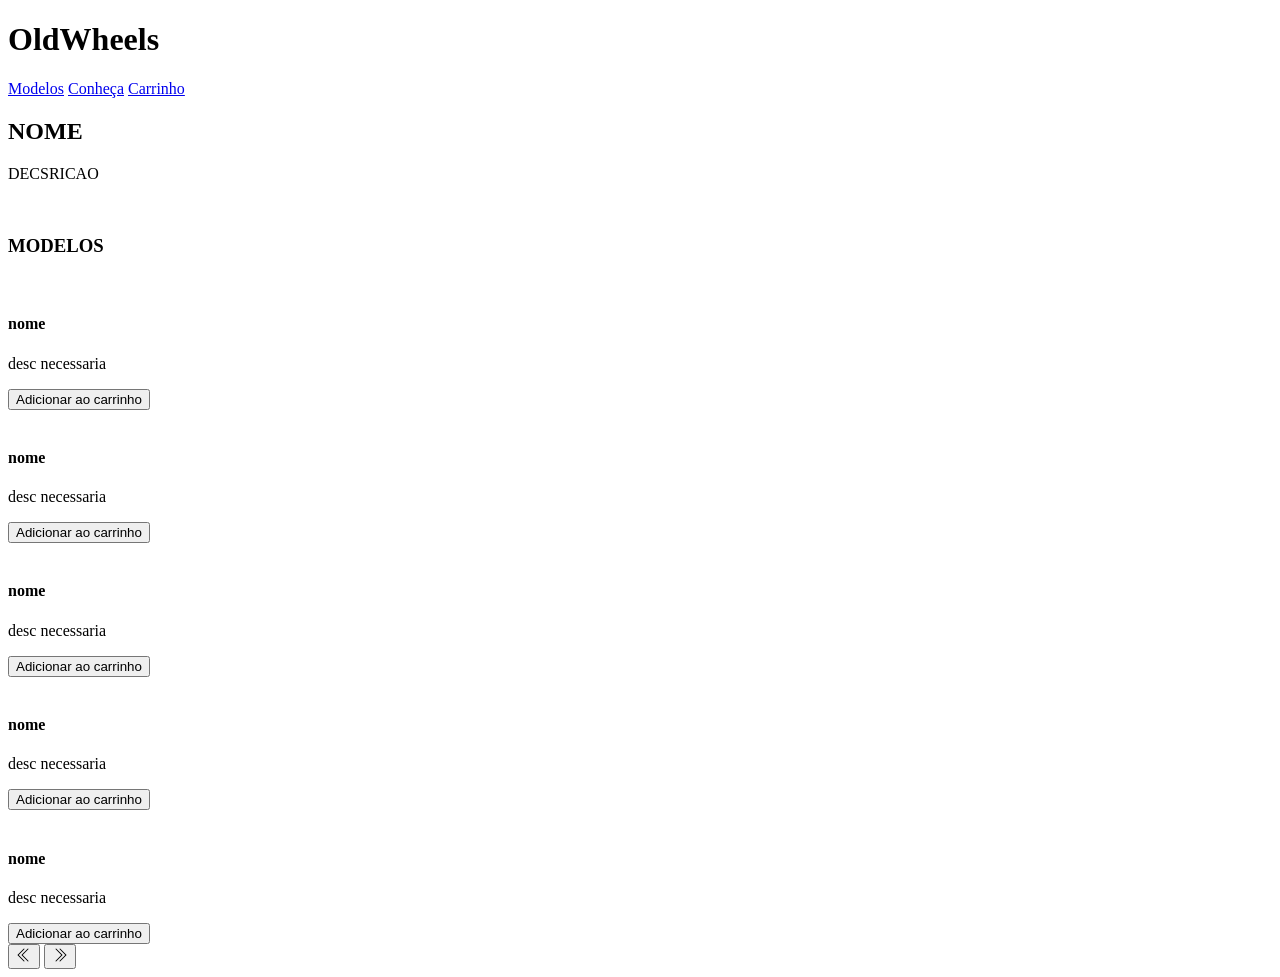
==== index.html @ 9ad39071 "feat: criando parte index" ====
<!DOCTYPE html>
<html lang="pt-br">
<head>
    <meta charset="UTF-8">
    <meta name="viewport" content="width=device-width, initial-scale=1.0">
    <title>OldWheels</title>
</head>
<body>

    <header>
        <h1>OldWheels</h1>
        <nav>
            <a href="index.html">Modelos</a>
            <a href="pages/sobre.html">Conheça</a>
            <a href="pages/loja.html">Carrinho</a>
        </nav>
    </header>

    <div class="destaque">
        <h2>NOME</h2>
        <p class="descricao">DECSRICAO</p>
        <img src="">
    </div>

    <section>
        <h3>MODELOS</h3>
        <div class="cards">
            <div class="card principal">
                <img src="">
                <h4>nome</h4>
                <p>desc necessaria</p>
                <button>Adicionar ao carrinho</button>
            </div>
            <div class="prev card">
                <img src="">
                <h4>nome</h4>
                <p>desc necessaria</p>
                <button>Adicionar ao carrinho</button>
            </div>
            <div class="next card">
                <img src="">
                <h4>nome</h4>
                <p>desc necessaria</p>
                <button>Adicionar ao carrinho</button>
            </div>
            <div class="card">
                <img src="">
                <h4>nome</h4>
                <p>desc necessaria</p>
                <button>Adicionar ao carrinho</button>
            </div>
            <div class="card">
                <img src="">
                <h4>nome</h4>
                <p>desc necessaria</p>
                <button>Adicionar ao carrinho</button>
            </div>
        </div>

        <div class="arrows">
            <button class="arrow-btn">
                <svg xmlns="http://www.w3.org/2000/svg" width="16" height="16" fill="currentColor" class="bi bi-chevron-double-left" viewBox="0 0 16 16">
                <path fill-rule="evenodd" d="M8.354 1.646a.5.5 0 0 1 0 .708L2.707 8l5.647 5.646a.5.5 0 0 1-.708.708l-6-6a.5.5 0 0 1 0-.708l6-6a.5.5 0 0 1 .708 0"/>
                <path fill-rule="evenodd" d="M12.354 1.646a.5.5 0 0 1 0 .708L6.707 8l5.647 5.646a.5.5 0 0 1-.708.708l-6-6a.5.5 0 0 1 0-.708l6-6a.5.5 0 0 1 .708 0"/>
                </svg>
            </button>
            <button class="arrow-btn">
                <svg xmlns="http://www.w3.org/2000/svg" width="16" height="16" fill="currentColor" class="bi bi-chevron-double-right" viewBox="0 0 16 16">
                <path fill-rule="evenodd" d="M3.646 1.646a.5.5 0 0 1 .708 0l6 6a.5.5 0 0 1 0 .708l-6 6a.5.5 0 0 1-.708-.708L9.293 8 3.646 2.354a.5.5 0 0 1 0-.708"/>
                <path fill-rule="evenodd" d="M7.646 1.646a.5.5 0 0 1 .708 0l6 6a.5.5 0 0 1 0 .708l-6 6a.5.5 0 0 1-.708-.708L13.293 8 7.646 2.354a.5.5 0 0 1 0-.708"/>
                </svg>
            </button>
        </div>
    </section>
    
</body>
</html>
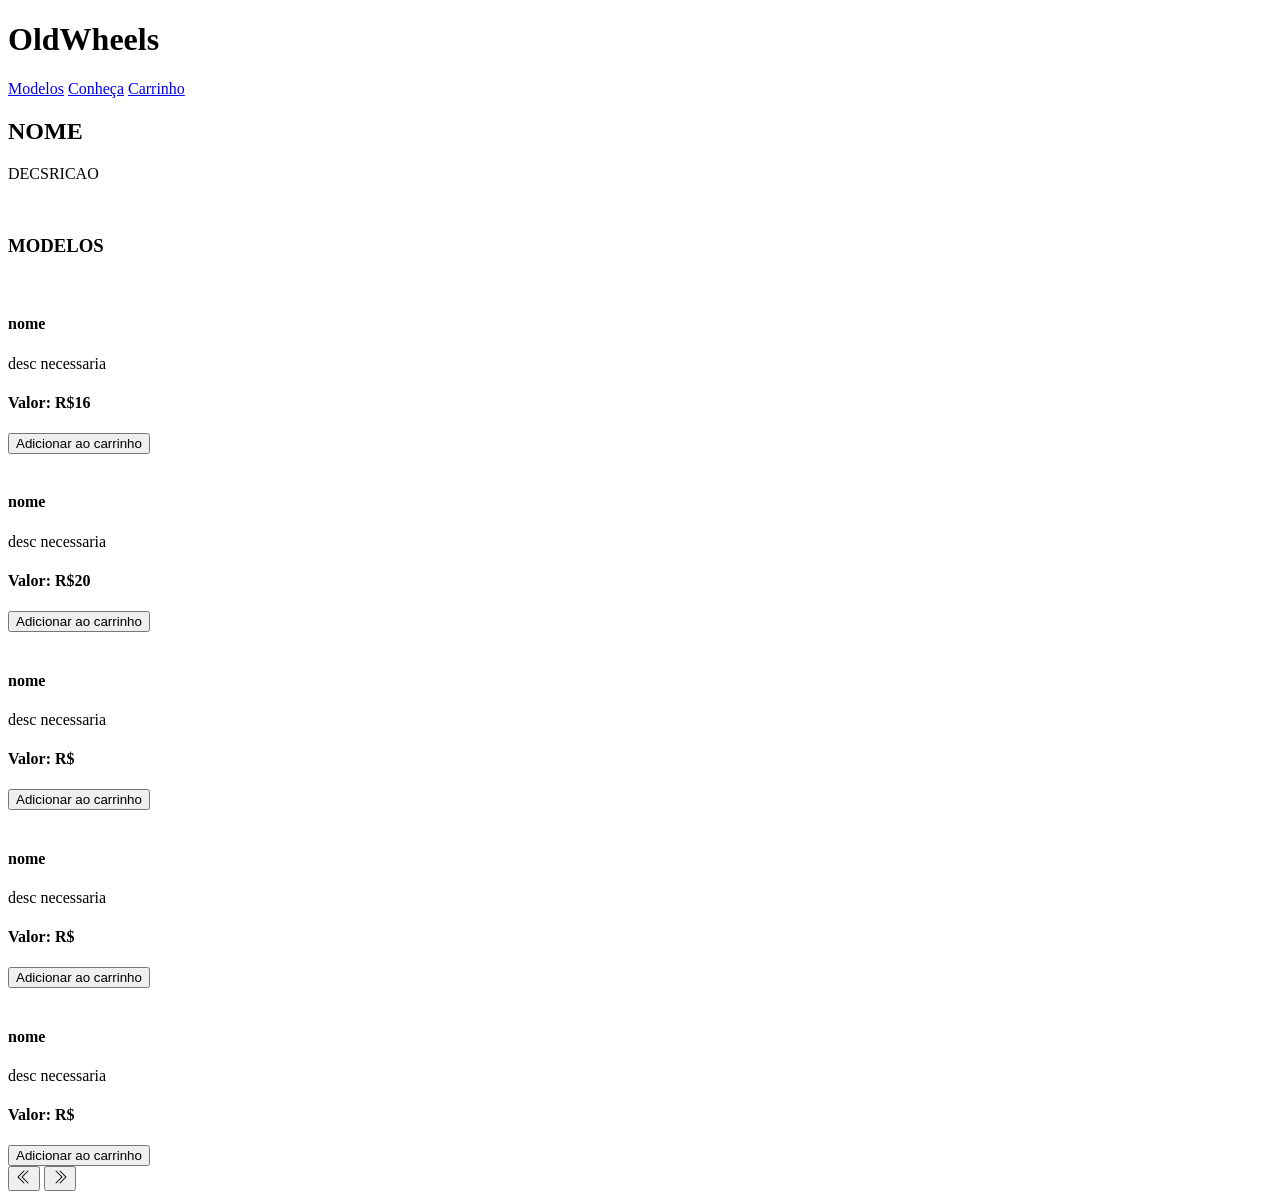
==== commit b4975b31: "feat: fazendo o carrinho funcionar" ====
--- a/index.html
+++ b/index.html
@@ -29,31 +29,36 @@
                 <img src="">
                 <h4>nome</h4>
                 <p>desc necessaria</p>
-                <button>Adicionar ao carrinho</button>
+                <h4 class="preco">Valor: R$16</h4>
+                <button class="carrinho-btn">Adicionar ao carrinho</button>
             </div>
             <div class="prev card">
                 <img src="">
                 <h4>nome</h4>
                 <p>desc necessaria</p>
-                <button>Adicionar ao carrinho</button>
+                <h4 class="preco">Valor: R$20</h4>
+                <button class="carrinho-btn">Adicionar ao carrinho</button>
             </div>
             <div class="next card">
                 <img src="">
                 <h4>nome</h4>
                 <p>desc necessaria</p>
-                <button>Adicionar ao carrinho</button>
+                <h4 class="preco">Valor: R$</h4>
+                <button class="carrinho-btn">Adicionar ao carrinho</button>
             </div>
             <div class="card">
                 <img src="">
                 <h4>nome</h4>
                 <p>desc necessaria</p>
-                <button>Adicionar ao carrinho</button>
+                <h4 class="preco">Valor: R$</h4>
+                <button class="carrinho-btn">Adicionar ao carrinho</button>
             </div>
             <div class="card">
                 <img src="">
                 <h4>nome</h4>
                 <p>desc necessaria</p>
-                <button>Adicionar ao carrinho</button>
+                <h4 class="preco">Valor: R$</h4>
+                <button class="carrinho-btn">Adicionar ao carrinho</button>
             </div>
         </div>
 
@@ -72,6 +77,8 @@
             </button>
         </div>
     </section>
+
+    <script src="src/js/script.js"></script>
     
 </body>
 </html>
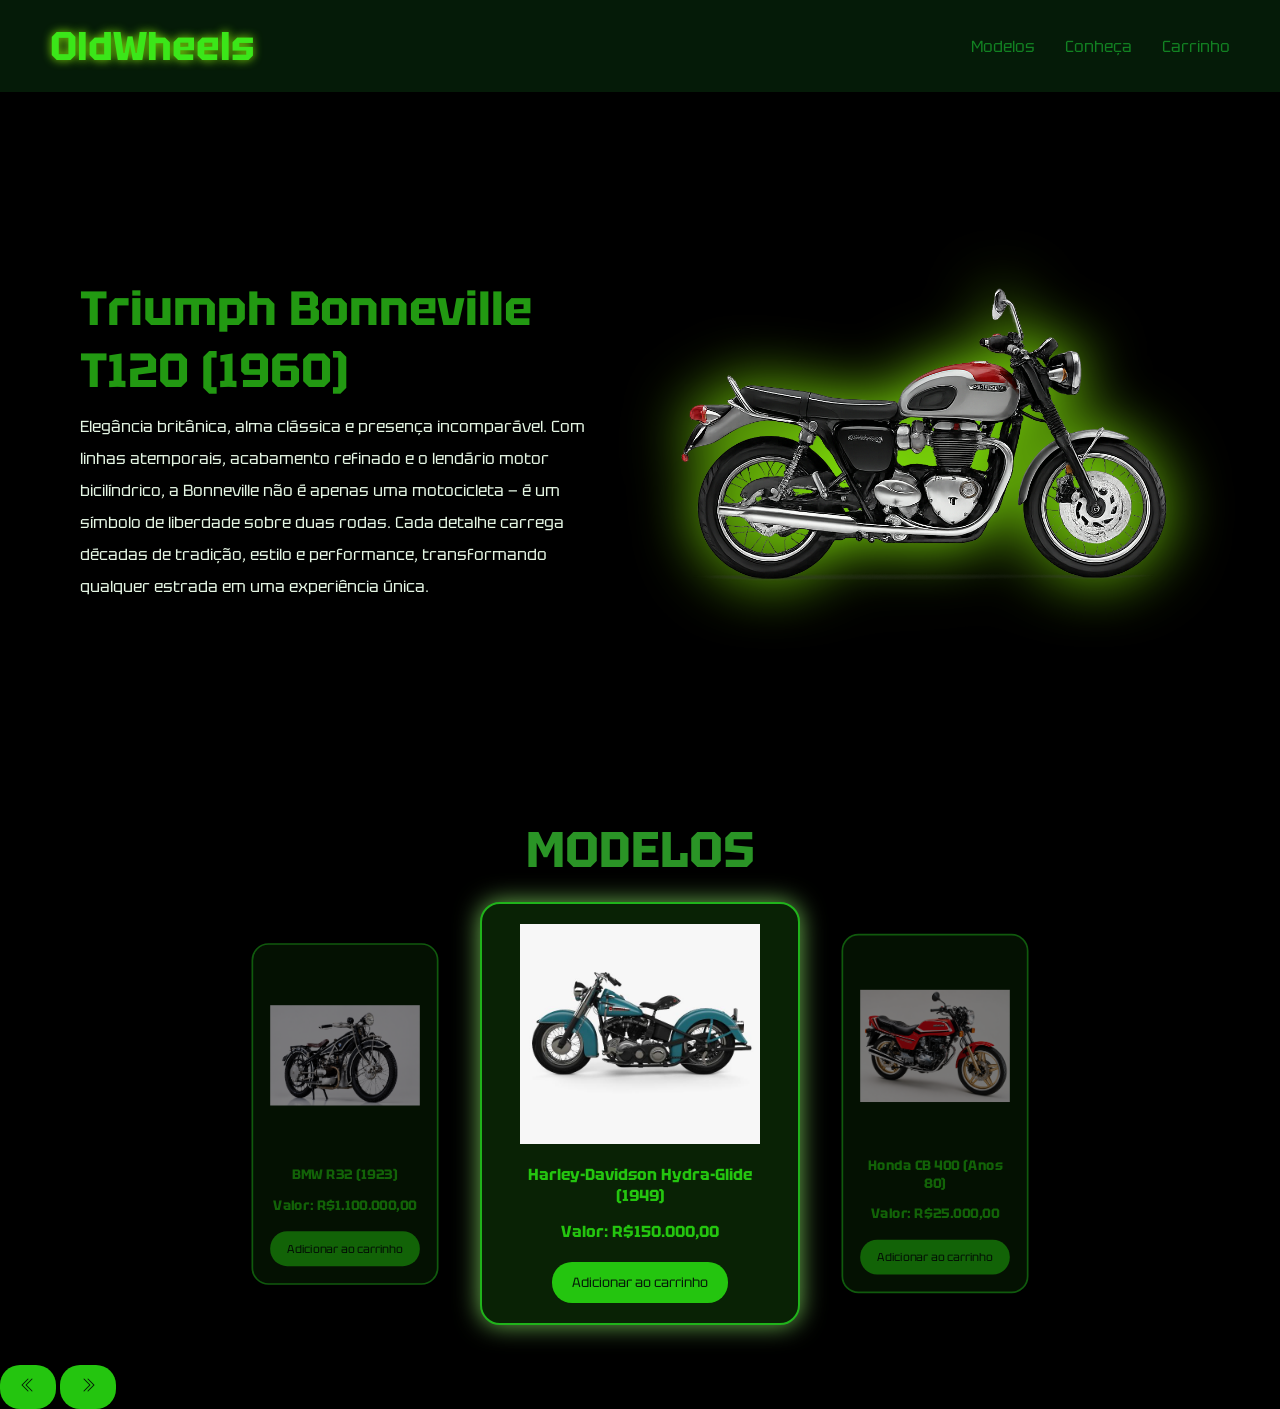
==== commit d452a73d: "style: iniciando estilização" ====
--- a/index.html
+++ b/index.html
@@ -4,6 +4,8 @@
     <meta charset="UTF-8">
     <meta name="viewport" content="width=device-width, initial-scale=1.0">
     <title>OldWheels</title>
+    <link href="https://fonts.googleapis.com/css2?family=Tektur:wght@400..900&display=swap" rel="stylesheet">
+    <link rel="stylesheet" href="./src/css/estilo.css">
 </head>
 <body>
 
@@ -16,50 +18,57 @@
         </nav>
     </header>
 
-    <div class="destaque">
-        <h2>NOME</h2>
-        <p class="descricao">DECSRICAO</p>
-        <img src="">
-    </div>
+    <section class="destaque">
+        <div class="texto-destaque">
+            <h2>Triumph Bonneville T120 (1960)</h2>
+        <p class="descricao">Elegância britânica, alma clássica e presença incomparável.
+        Com linhas atemporais, acabamento refinado e o lendário motor bicilíndrico, a Bonneville não é apenas uma motocicleta — é um símbolo de liberdade sobre duas rodas.
+        Cada detalhe carrega décadas de tradição, estilo e performance, transformando qualquer estrada em uma experiência única.</p>
+        </div>
+        <div class="img-destaque">
+            <img class="motoDestaque" src="./src/img/moto destaque.png">
+        </div>
+        
+    </section>
 
     <section>
         <h3>MODELOS</h3>
         <div class="cards">
-            <div class="card principal">
-                <img src="">
-                <h4>nome</h4>
-                <p>desc necessaria</p>
-                <h4 class="preco">Valor: R$16</h4>
+            <div class="card">
+                <img src="src/img/BMW R32 (1923).png">
+                <h4>BMW R32 (1923)</h4>
+                <h4 class="preco">Valor: R$1.100.000,00</h4>
                 <button class="carrinho-btn">Adicionar ao carrinho</button>
             </div>
-            <div class="prev card">
-                <img src="">
-                <h4>nome</h4>
-                <p>desc necessaria</p>
-                <h4 class="preco">Valor: R$20</h4>
+
+            <div class="card">
+                <img src="src/img/Harley-Davidson.jpeg">
+                <h4>Harley-Davidson Hydra-Glide (1949)</h4>
+                <h4 class="preco">Valor: R$150.000,00</h4>
                 <button class="carrinho-btn">Adicionar ao carrinho</button>
             </div>
-            <div class="next card">
-                <img src="">
-                <h4>nome</h4>
-                <p>desc necessaria</p>
-                <h4 class="preco">Valor: R$</h4>
+
+            <div class="card">
+                <img src="src/img/Honda CB 400 (Anos 80).png">
+                <h4>Honda CB 400 (Anos 80)</h4>
+                <h4 class="preco">Valor: R$25.000,00</h4>
                 <button class="carrinho-btn">Adicionar ao carrinho</button>
             </div>
+
             <div class="card">
-                <img src="">
-                <h4>nome</h4>
-                <p>desc necessaria</p>
-                <h4 class="preco">Valor: R$</h4>
+                <img src="src/img/Motocicleta vintage Vincent .png">
+                <h4>Vincent Black Shadow (1948)</h4>
+                <h4 class="preco">Valor: R$750.000,00</h4>
                 <button class="carrinho-btn">Adicionar ao carrinho</button>
             </div>
+
             <div class="card">
-                <img src="">
-                <h4>nome</h4>
-                <p>desc necessaria</p>
-                <h4 class="preco">Valor: R$</h4>
+                <img src="src/img/Yamaha.png">
+                <h4>Yamaha RD 350 (1970/1980)</h4>
+                <h4 class="preco">Valor: R$50.000,00</h4>
                 <button class="carrinho-btn">Adicionar ao carrinho</button>
             </div>
+
         </div>
 
         <div class="arrows">
--- a/src/css/estilo.css
+++ b/src/css/estilo.css
@@ -0,0 +1,238 @@
+/* RESET */
+
+*{
+    margin: 0;
+    padding: 0;
+    box-sizing: border-box;
+}
+
+
+/* BODY */
+
+body{
+    background-color:rgb(0, 0, 0);
+    color: #d8f3dc;
+    font-family: "Tektur";
+}
+
+header{
+    width: 100%;
+    display: flex;
+    justify-content: space-between;
+    align-items: center;
+    padding: 20px 50px;
+    background-color:rgb(5, 27, 8);
+}
+
+header h1{
+    color:rgb(59, 230, 25);
+    font-size: 40px;
+    text-shadow: 0 0 10px #83e509;
+}
+
+nav{
+    display: flex;
+    gap: 30px;
+}
+
+nav a{
+    color:rgb(18, 129, 34);
+    text-decoration: none;
+    transition: 0.3s;
+}
+
+nav a:hover{
+    color:rgb(118, 212, 126);
+}
+
+.destaque{
+    width: 100%;
+    display: flex;
+    justify-content: space-between;
+    align-items: center;
+    padding: 80px;
+    gap: 50px;
+}
+
+.texto-destaque{
+    width: 50%;
+}
+
+.texto-destaque h2{
+    font-size: 3rem;
+    color:rgb(34, 153, 18);
+    margin-bottom: 10px;
+}
+
+.descricao{
+    color:rgb(230, 247, 229);
+    line-height: 2;
+}
+
+.img-destaque{
+    width: 50%;
+    display: flex;
+    justify-content: center;
+}
+
+.motoDestaque{
+    width: 100%;
+    max-width: 600px;
+    filter: drop-shadow(0px 0px 30px #83e509);
+}
+
+h3{
+    margin-top: 30px;
+    text-align: center;
+    font-size: 50px;
+    color:rgb(42, 148, 38);
+}
+
+.cards{
+    width: 100%;
+    display: flex;
+    justify-content: center;
+    flex-wrap: wrap;
+    gap: 25px;
+    padding: 20px;
+    align-items: center;
+    text-align: center;
+}
+
+.card{
+    width: 220px;
+    background-color:rgb(9, 34, 5);
+    border: 2px solid rgb(32, 179, 27);
+    border-radius: 20px;
+    padding: 20px;
+    transition: 0.3s;
+    opacity: 0.5;
+    transform: scale(0.85);
+    transition: 0.4s;
+}
+
+.card:hover{
+    transform: translateY(-10px);
+    box-shadow: 0px 0px 20px rgb(32, 179, 27);
+}
+
+.card.ativa{
+    width: 320px;
+    opacity: 1;
+    transform: scale(1);
+    box-shadow: 0px 0px 25px rgb(111, 183, 82);
+}
+
+.card.ativa:hover{
+    transform: translateY(-10px);
+    box-shadow: 0px 0px 20px rgb(32, 179, 27);
+}
+
+.card img{
+    width: 100%;
+    height: 220px;
+    object-fit: contain;
+}
+
+.card h4{
+    margin-top: 15px;
+    color: rgb(36, 197, 15);
+}
+
+.card p{
+    margin: 10px 0;
+    color: #d8f3dc;
+}
+
+.preco{
+    color:rgb(36, 197, 15);
+}
+
+button{
+    background-color: rgb(36, 197, 15);
+    color: rgb(5, 27, 8);
+    border: none;
+    padding: 12px 20px;
+    border-radius: 20px;
+    font-family: "Tektur", sans-serif;
+    transition: 0.3s;
+    margin-top: 20px;
+}
+
+button:hover{
+    background-color: rgb(18, 90, 9);
+    color: #fff;
+    cursor: pointer;
+    transform: scale(1.05);
+}
+
+
+
+
+.carrinho{
+    width: 90%;
+    max-width: 700px;
+    margin: auto;
+    background-color: rgb(5, 27, 8);
+    border: 2px solid rgb(36, 197, 15);
+    border-radius: 20px;
+    padding: 30px;
+}
+
+.item-carrinho{
+    display: flex;
+    justify-content: space-between;
+    align-items: center;
+    background-color: rgb(18, 90, 9);
+    margin-bottom: 15px;
+    padding: 15px;
+    border-radius: 12px;
+}
+
+.total{
+    margin-top: 30px;
+    font-size: 1.5rem;
+    color: #fff;
+}
+
+.cupom {
+    color: rgb(5, 27, 8);
+    display: block;
+    margin: 30px auto;
+}
+
+.finalizar {
+    color: rgb(5, 27, 8);
+    display: block;
+    margin: 30px auto;
+}
+
+.mensagem-compra{
+    position: fixed;
+    top: 50%;
+    left: 50%;
+    transform: translate(-50%, -50%);
+    background-color: rgb(5, 27, 8);
+    border: 2px solid rgb(36, 197, 15);
+    border-radius: 20px;
+    padding: 40px;
+    text-align: center;
+    opacity: 0;
+    pointer-events: none;
+    transition: 0.5s;
+    box-shadow: 0px 0px 30px rgb(36, 197, 15);
+}
+
+.mensagem-compra h2{
+    color: #fff;
+    margin-bottom: 10px;
+}
+
+.mensagem-compra p{
+    color: #fff;
+}
+
+.mensagem-compra.ativa{
+    opacity: 1;
+}
+
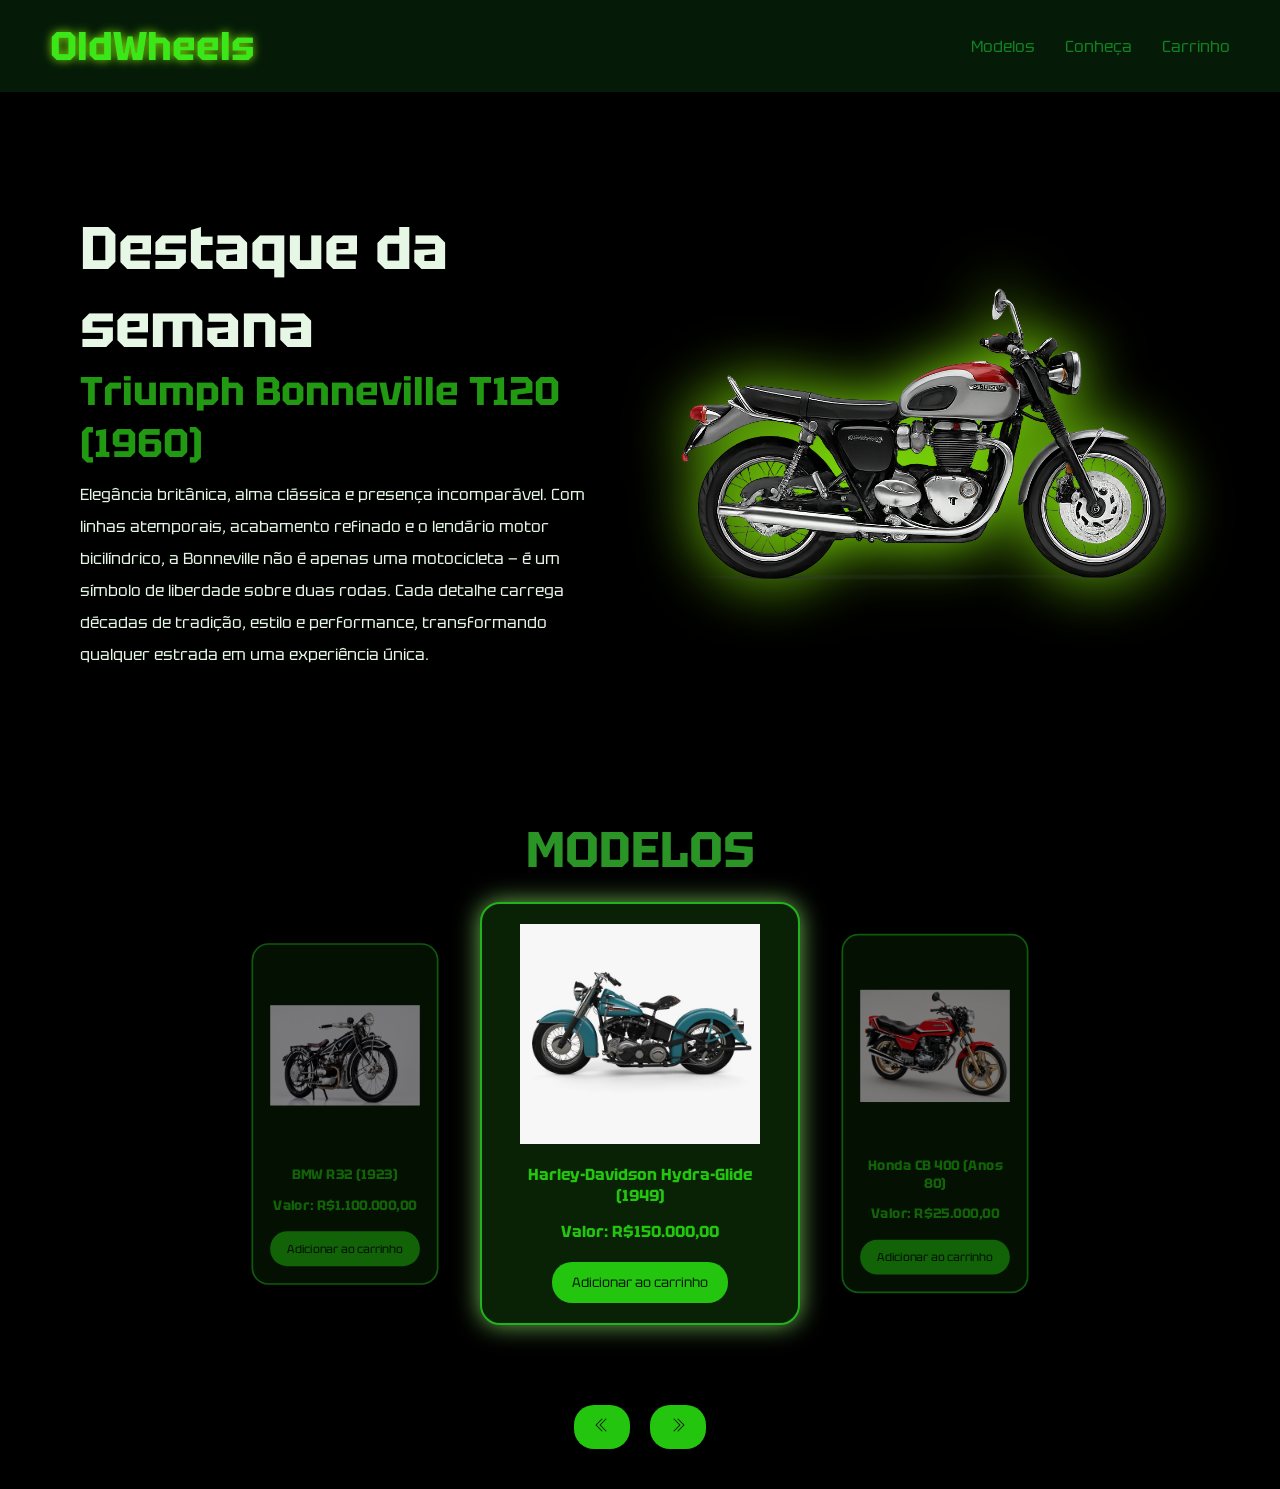
==== commit 4014fd5a: "style: finalizando estilização" ====
--- a/index.html
+++ b/index.html
@@ -20,6 +20,7 @@
 
     <section class="destaque">
         <div class="texto-destaque">
+            <h6 class="title">Destaque da semana</h6>
             <h2>Triumph Bonneville T120 (1960)</h2>
         <p class="descricao">Elegância britânica, alma clássica e presença incomparável.
         Com linhas atemporais, acabamento refinado e o lendário motor bicilíndrico, a Bonneville não é apenas uma motocicleta — é um símbolo de liberdade sobre duas rodas.
@@ -71,6 +72,10 @@
 
         </div>
 
+        <div class="mensagem-carrinho">
+            <h2>Item adicionado ao carrinho</h2>
+        </div>
+
         <div class="arrows">
             <button class="arrow-btn">
                 <svg xmlns="http://www.w3.org/2000/svg" width="16" height="16" fill="currentColor" class="bi bi-chevron-double-left" viewBox="0 0 16 16">
--- a/src/css/estilo.css
+++ b/src/css/estilo.css
@@ -58,8 +58,13 @@
     width: 50%;
 }
 
+h6 {
+  color:rgb(230, 247, 229);
+  font-size: 60px;
+}
+
 .texto-destaque h2{
-    font-size: 3rem;
+    font-size: 40px;
     color:rgb(34, 153, 18);
     margin-bottom: 10px;
 }
@@ -164,6 +169,31 @@
     color: #fff;
     cursor: pointer;
     transform: scale(1.05);
+}
+
+.mensagem-carrinho{
+    position: fixed;
+    top: 50%;
+    left: 50%;
+    transform: translate(-50%, -50%);
+    background-color: rgb(5, 27, 8);
+    border: 2px solid rgb(36, 197, 15);
+    border-radius: 20px;
+    padding: 40px;
+    text-align: center;
+    opacity: 0;
+    pointer-events: none;
+    transition: opacity 0.5s ease, transform 0.3s ease;
+    box-shadow: 0px 0px 30px rgb(36, 197, 15);
+}
+
+.mensagem-carrinho h2{
+    color: #fff;
+    margin-bottom: 10px;
+}
+
+.mensagem-carrinho.ativa{
+    opacity: 1;
 }
 
 
@@ -236,3 +266,71 @@
     opacity: 1;
 }
 
+.conteudo {
+    margin-top: 30px;
+    margin-bottom: 30px;
+}
+.historia {
+    color:rgb(230, 247, 229);
+    line-height: 2;
+    margin-left: 30px;
+    margin-right: 30px;
+}
+
+footer{
+    position: fixed;
+    bottom: 0;
+    left: 0;
+    width: 100%;
+    background-color: rgb(18, 90, 9);
+}
+
+.contato {
+    text-align: left;
+    margin-left: 30px;
+    color: rgb(230, 247, 229);
+    font-size: 30px;
+}
+
+.contatos{
+    display: flex;
+    justify-content: space-between;
+    gap: 20px;
+    margin-top: 30px;
+    margin-bottom: 20px;
+    text-align: center;
+    margin-right: 80px;
+    margin-left: 80px;
+}
+
+.gmail {
+    display: flex;
+    align-items: center;
+    gap: 10px;
+}
+
+.numero {
+    display: flex;
+    align-items: center;
+    gap: 10px;
+}
+
+.loc{
+    display: flex;
+    align-items: center;
+    gap: 10px;
+}
+
+.arrows{
+    width: 100%;
+    display: flex;
+    justify-content: center;
+    gap: 20px;
+    margin: 40px 0;
+}
+
+.lixeira {
+    align-items: center;
+    position: relative;
+    top: -10px;
+}
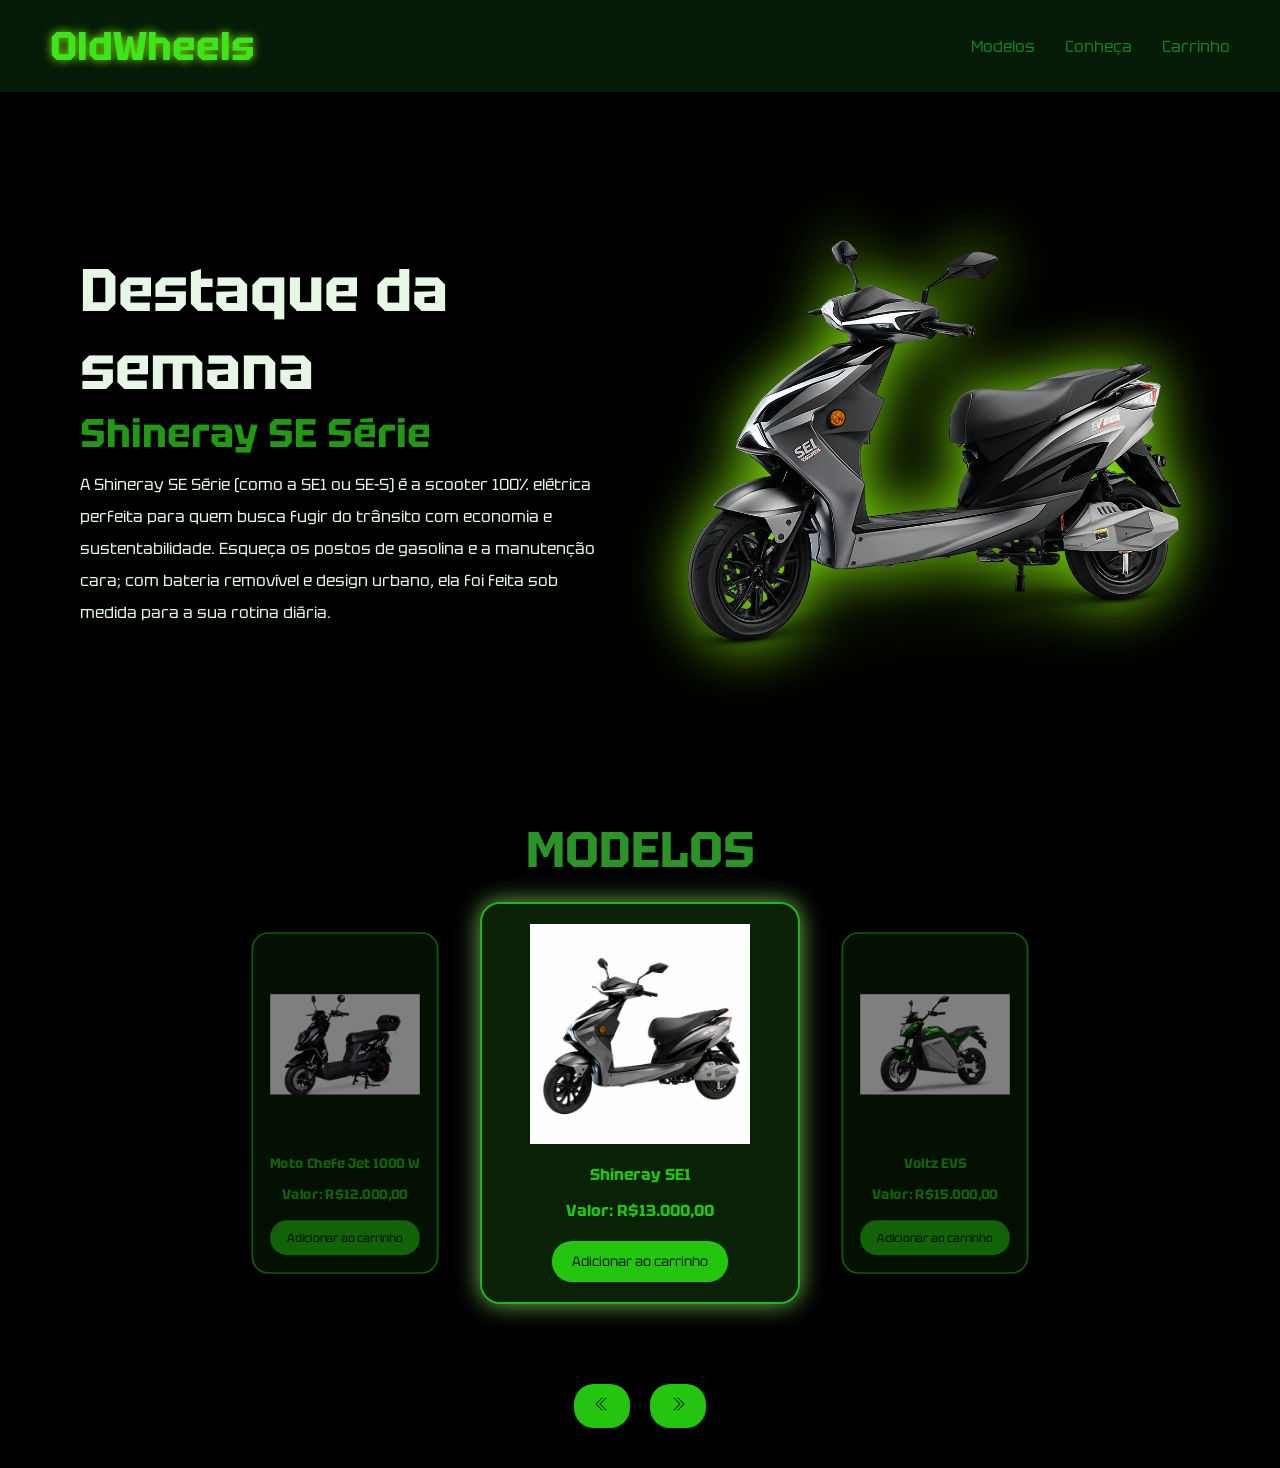
==== commit f812564b: "feat: arrumando modelo de motos" ====
--- a/index.html
+++ b/index.html
@@ -21,13 +21,11 @@
     <section class="destaque">
         <div class="texto-destaque">
             <h6 class="title">Destaque da semana</h6>
-            <h2>Triumph Bonneville T120 (1960)</h2>
-        <p class="descricao">Elegância britânica, alma clássica e presença incomparável.
-        Com linhas atemporais, acabamento refinado e o lendário motor bicilíndrico, a Bonneville não é apenas uma motocicleta — é um símbolo de liberdade sobre duas rodas.
-        Cada detalhe carrega décadas de tradição, estilo e performance, transformando qualquer estrada em uma experiência única.</p>
+            <h2>Shineray SE Série</h2>
+        <p class="descricao">A Shineray SE Série (como a SE1 ou SE-S) é a scooter 100% elétrica perfeita para quem busca fugir do trânsito com economia e sustentabilidade. Esqueça os postos de gasolina e a manutenção cara; com bateria removível e design urbano, ela foi feita sob medida para a sua rotina diária.</p>
         </div>
         <div class="img-destaque">
-            <img class="motoDestaque" src="./src/img/moto destaque.png">
+            <img class="motoDestaque" src="./src/img/destaque.png">
         </div>
         
     </section>
@@ -36,37 +34,37 @@
         <h3>MODELOS</h3>
         <div class="cards">
             <div class="card">
-                <img src="src/img/BMW R32 (1923).png">
-                <h4>BMW R32 (1923)</h4>
-                <h4 class="preco">Valor: R$1.100.000,00</h4>
+                <img src="src/img/Moto Chefe Jet 1000W.jpeg">
+                <h4>Moto Chefe Jet 1000 W</h4>
+                <h4 class="preco">Valor: R$12.000,00</h4>
                 <button class="carrinho-btn">Adicionar ao carrinho</button>
             </div>
 
             <div class="card">
-                <img src="src/img/Harley-Davidson.jpeg">
-                <h4>Harley-Davidson Hydra-Glide (1949)</h4>
-                <h4 class="preco">Valor: R$150.000,00</h4>
+                <img src="src/img/Shineray SE1.jpeg">
+                <h4>Shineray SE1</h4>
+                <h4 class="preco">Valor: R$13.000,00</h4>
                 <button class="carrinho-btn">Adicionar ao carrinho</button>
             </div>
 
             <div class="card">
-                <img src="src/img/Honda CB 400 (Anos 80).png">
-                <h4>Honda CB 400 (Anos 80)</h4>
-                <h4 class="preco">Valor: R$25.000,00</h4>
+                <img src="src/img/Voltz EVS.jpeg">
+                <h4>Voltz EVS</h4>
+                <h4 class="preco">Valor: R$15.000,00</h4>
                 <button class="carrinho-btn">Adicionar ao carrinho</button>
             </div>
 
             <div class="card">
-                <img src="src/img/Motocicleta vintage Vincent .png">
-                <h4>Vincent Black Shadow (1948)</h4>
-                <h4 class="preco">Valor: R$750.000,00</h4>
+                <img src="src/img/Watts W125 e W-Trail.jpeg">
+                <h4>Watts W-Trail</h4>
+                <h4 class="preco">Valor: R$32.000,00</h4>
                 <button class="carrinho-btn">Adicionar ao carrinho</button>
             </div>
 
             <div class="card">
-                <img src="src/img/Yamaha.png">
-                <h4>Yamaha RD 350 (1970/1980)</h4>
-                <h4 class="preco">Valor: R$50.000,00</h4>
+                <img src="src/img/VMOTO CPx .jpeg">
+                <h4>VMOTO CPx </h4>
+                <h4 class="preco">Valor: R$35.000,00</h4>
                 <button class="carrinho-btn">Adicionar ao carrinho</button>
             </div>
 
--- a/src/css/estilo.css
+++ b/src/css/estilo.css
@@ -1,21 +1,16 @@
-/* RESET */
-
-*{
+* {
     margin: 0;
     padding: 0;
     box-sizing: border-box;
 }
 
-
-/* BODY */
-
-body{
+body {
     background-color:rgb(0, 0, 0);
     color: #d8f3dc;
     font-family: "Tektur";
 }
 
-header{
+header {
     width: 100%;
     display: flex;
     justify-content: space-between;
@@ -24,28 +19,28 @@
     background-color:rgb(5, 27, 8);
 }
 
-header h1{
+header h1 {
     color:rgb(59, 230, 25);
     font-size: 40px;
     text-shadow: 0 0 10px #83e509;
 }
 
-nav{
+nav {
     display: flex;
     gap: 30px;
 }
 
-nav a{
+nav a {
     color:rgb(18, 129, 34);
     text-decoration: none;
     transition: 0.3s;
 }
 
-nav a:hover{
+nav a:hover {
     color:rgb(118, 212, 126);
 }
 
-.destaque{
+.destaque {
     width: 100%;
     display: flex;
     justify-content: space-between;
@@ -54,7 +49,7 @@
     gap: 50px;
 }
 
-.texto-destaque{
+.texto-destaque {
     width: 50%;
 }
 
@@ -63,37 +58,37 @@
   font-size: 60px;
 }
 
-.texto-destaque h2{
+.texto-destaque h2 {
     font-size: 40px;
     color:rgb(34, 153, 18);
     margin-bottom: 10px;
 }
 
-.descricao{
+.descricao {
     color:rgb(230, 247, 229);
     line-height: 2;
 }
 
-.img-destaque{
+.img-destaque {
     width: 50%;
     display: flex;
     justify-content: center;
 }
 
-.motoDestaque{
+.motoDestaque {
     width: 100%;
     max-width: 600px;
     filter: drop-shadow(0px 0px 30px #83e509);
 }
 
-h3{
+h3 {
     margin-top: 30px;
     text-align: center;
     font-size: 50px;
     color:rgb(42, 148, 38);
 }
 
-.cards{
+.cards {
     width: 100%;
     display: flex;
     justify-content: center;
@@ -104,7 +99,7 @@
     text-align: center;
 }
 
-.card{
+.card {
     width: 220px;
     background-color:rgb(9, 34, 5);
     border: 2px solid rgb(32, 179, 27);
@@ -116,44 +111,44 @@
     transition: 0.4s;
 }
 
-.card:hover{
+.card:hover {
     transform: translateY(-10px);
     box-shadow: 0px 0px 20px rgb(32, 179, 27);
 }
 
-.card.ativa{
+.card.ativa {
     width: 320px;
     opacity: 1;
     transform: scale(1);
     box-shadow: 0px 0px 25px rgb(111, 183, 82);
 }
 
-.card.ativa:hover{
+.card.ativa:hover {
     transform: translateY(-10px);
     box-shadow: 0px 0px 20px rgb(32, 179, 27);
 }
 
-.card img{
+.card img {
     width: 100%;
     height: 220px;
     object-fit: contain;
 }
 
-.card h4{
+.card h4 {
     margin-top: 15px;
     color: rgb(36, 197, 15);
 }
 
-.card p{
+.card p {
     margin: 10px 0;
     color: #d8f3dc;
 }
 
-.preco{
+.preco {
     color:rgb(36, 197, 15);
 }
 
-button{
+button {
     background-color: rgb(36, 197, 15);
     color: rgb(5, 27, 8);
     border: none;
@@ -164,14 +159,14 @@
     margin-top: 20px;
 }
 
-button:hover{
+button:hover {
     background-color: rgb(18, 90, 9);
     color: #fff;
     cursor: pointer;
     transform: scale(1.05);
 }
 
-.mensagem-carrinho{
+.mensagem-carrinho {
     position: fixed;
     top: 50%;
     left: 50%;
@@ -187,19 +182,16 @@
     box-shadow: 0px 0px 30px rgb(36, 197, 15);
 }
 
-.mensagem-carrinho h2{
+.mensagem-carrinho h2 {
     color: #fff;
     margin-bottom: 10px;
 }
 
-.mensagem-carrinho.ativa{
+.mensagem-carrinho.ativa {
     opacity: 1;
 }
 
-
-
-
-.carrinho{
+.carrinho {
     width: 90%;
     max-width: 700px;
     margin: auto;
@@ -209,7 +201,7 @@
     padding: 30px;
 }
 
-.item-carrinho{
+.item-carrinho {
     display: flex;
     justify-content: space-between;
     align-items: center;
@@ -219,7 +211,7 @@
     border-radius: 12px;
 }
 
-.total{
+.total {
     margin-top: 30px;
     font-size: 1.5rem;
     color: #fff;
@@ -237,7 +229,7 @@
     margin: 30px auto;
 }
 
-.mensagem-compra{
+.mensagem-compra {
     position: fixed;
     top: 50%;
     left: 50%;
@@ -253,16 +245,16 @@
     box-shadow: 0px 0px 30px rgb(36, 197, 15);
 }
 
-.mensagem-compra h2{
+.mensagem-compra h2 {
     color: #fff;
     margin-bottom: 10px;
 }
 
-.mensagem-compra p{
-    color: #fff;
-}
-
-.mensagem-compra.ativa{
+.mensagem-compra p {
+    color: #fff;
+}
+
+.mensagem-compra.ativa {
     opacity: 1;
 }
 
@@ -277,7 +269,7 @@
     margin-right: 30px;
 }
 
-footer{
+footer {
     position: fixed;
     bottom: 0;
     left: 0;
@@ -292,7 +284,7 @@
     font-size: 30px;
 }
 
-.contatos{
+.contatos {
     display: flex;
     justify-content: space-between;
     gap: 20px;
@@ -315,13 +307,13 @@
     gap: 10px;
 }
 
-.loc{
+.loc {
     display: flex;
     align-items: center;
     gap: 10px;
 }
 
-.arrows{
+.arrows {
     width: 100%;
     display: flex;
     justify-content: center;
@@ -333,4 +325,11 @@
     align-items: center;
     position: relative;
     top: -10px;
+}
+
+.lixeira:hover {
+    background-color: rgb(150, 0, 0);
+    color: #fff;
+    cursor: pointer;
+    transform: scale(1.05);
 }
